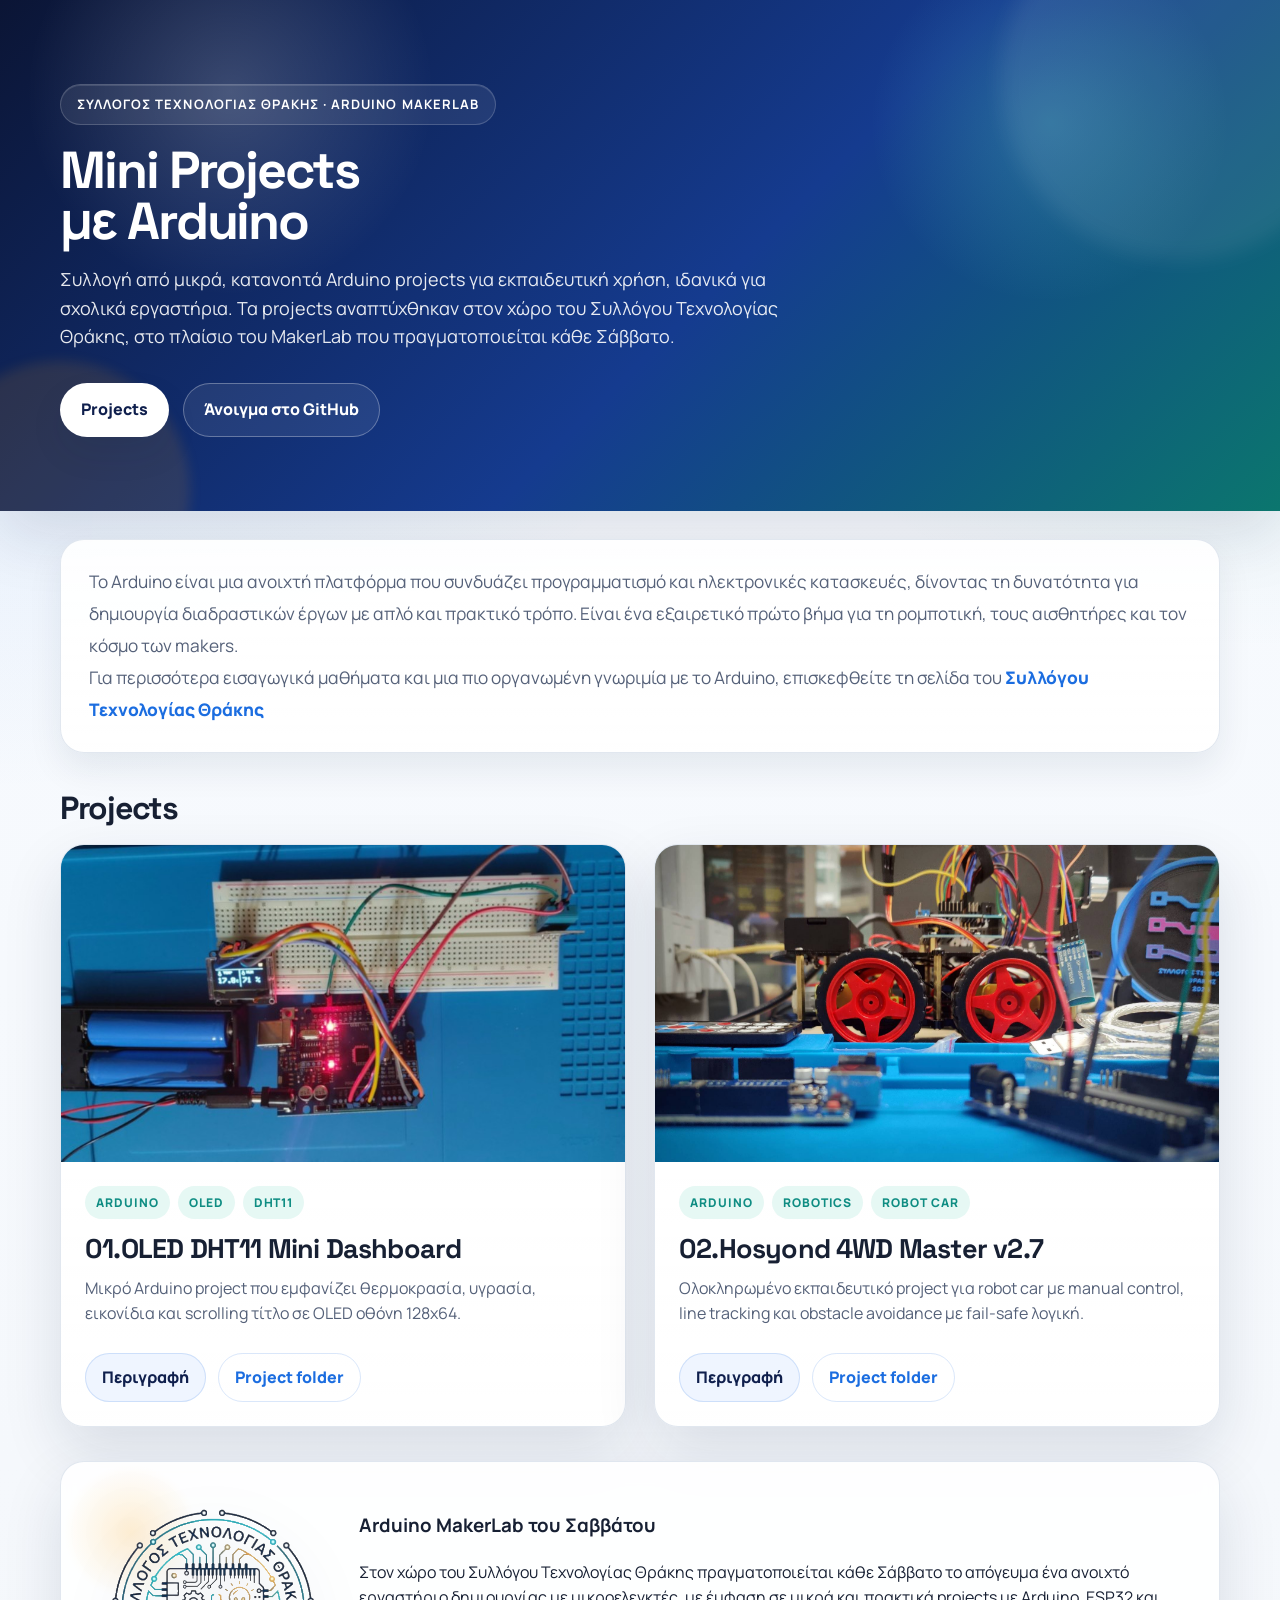
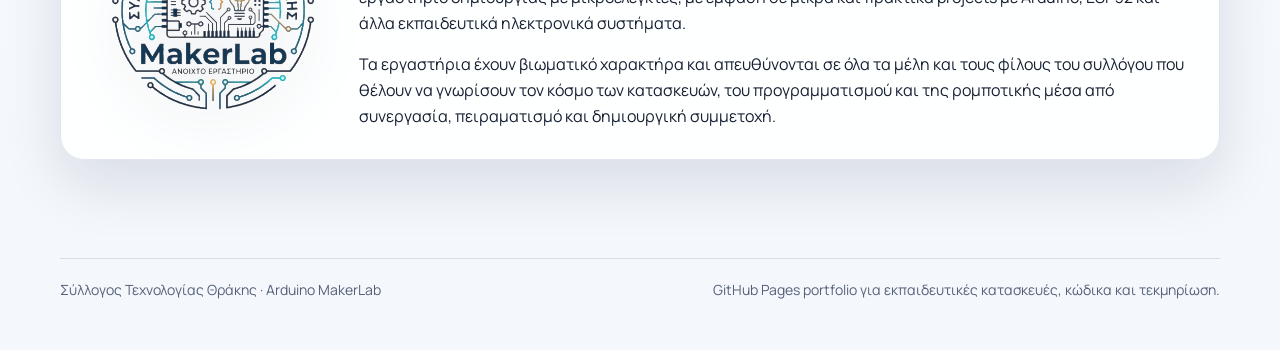
==== docs/index.html @ 2b7dea50 "Add docs portfolio and expand project media" ====
<!DOCTYPE html>
<html lang="el">
<head>
  <meta charset="UTF-8" />
  <meta name="viewport" content="width=device-width, initial-scale=1.0" />
  <title>Arduino Mini Projects | STETH & LabSchool-GR</title>
  <meta name="description" content="Εκπαιδευτικά Arduino και ESP32 projects για σχολικά εργαστήρια, αρχάριους και makers." />
  <link rel="stylesheet" href="assets/style.css" />
</head>
<body>
  <header class="hero">
    <div class="container">
      <div class="eyebrow">Σύλλογος Τεχνολογίας Θράκης · Arduino MakerLab</div>
      <h1>Mini Projects με Arduino</h1>
      <p>
        Συλλογή από μικρά, κατανοητά Arduino projects για εκπαιδευτική χρήση, ιδανικά για σχολικά εργαστήρια.
        Τα projects αναπτύχθηκαν στον χώρο του Συλλόγου Τεχνολογίας Θράκης, στο πλαίσιο του MakerLab που πραγματοποιείται κάθε Σάββατο.
      </p>
      <div class="hero-actions">
        <a class="button button-primary" href="#projects">Projects</a>
        <a class="button button-secondary" href="https://github.com/LabSchool-GR/arduino-mini-projects">Άνοιγμα στο GitHub</a>
      </div>
    </div>
  </header>

  <main>
    <section class="container intro-shell">
      <div class="section-intro intro-panel">
        Το Arduino είναι μια ανοιχτή πλατφόρμα που συνδυάζει προγραμματισμό και ηλεκτρονικές κατασκευές, δίνοντας τη δυνατότητα για δημιουργία διαδραστικών έργων με απλό και πρακτικό τρόπο.
        Είναι ένα εξαιρετικό πρώτο βήμα για τη ρομποτική, τους αισθητήρες και τον κόσμο των makers.
        <br>
        Για περισσότερα εισαγωγικά μαθήματα και μια πιο οργανωμένη γνωριμία με το Arduino, επισκεφθείτε τη σελίδα του
        <a href="https://steth.gr/arduino-lessons/" target="_blank" rel="noopener noreferrer">
          Συλλόγου Τεχνολογίας Θράκης
        </a>
      </div>
    </section>

    <section class="container" id="projects">
      <h2 class="section-title">Projects</h2>
      <div class="grid">
        <article class="card">
          <div class="card-media">
            <img src="assets/oled-dht11-preview.jpg" alt="OLED DHT11 Mini Dashboard" />
          </div>
          <div class="card-body">
            <div class="tag-row">
              <span class="tag">Arduino</span>
              <span class="tag">OLED</span>
              <span class="tag">DHT11</span>
            </div>
            <h2>01.OLED DHT11 Mini Dashboard</h2>
            <p>
              Μικρό Arduino project που εμφανίζει θερμοκρασία, υγρασία,
              εικονίδια και scrolling τίτλο σε OLED οθόνη 128x64.
            </p>
            <div class="card-actions">
              <a href="projects/oled-dht11.html">Περιγραφή</a>
              <a href="https://github.com/LabSchool-GR/arduino-mini-projects/tree/main/01_oled_dht11_dashboard">Project folder</a>
            </div>
          </div>
        </article>

        <article class="card">
          <div class="card-media">
            <img src="assets/robot-car-preview.jpg" alt="Hosyond 4WD Smart Robot Car Kit" />
          </div>
          <div class="card-body">
            <div class="tag-row">
              <span class="tag">Arduino</span>
              <span class="tag">Robotics</span>
              <span class="tag">Robot Car</span>
            </div>
            <h2>02.Hosyond 4WD Master v2.7</h2>
            <p>
              Ολοκληρωμένο εκπαιδευτικό project για robot car με manual control,
              line tracking και obstacle avoidance με fail-safe λογική.
            </p>
            <div class="card-actions">
              <a href="projects/robot-car.html">Περιγραφή</a>
              <a href="https://github.com/LabSchool-GR/arduino-mini-projects/tree/main/02_hosyond_4wd_master">Project folder</a>
            </div>
          </div>
        </article>
      </div>

      <section class="about">
        <div class="about-layout">
          <div class="about-media">
            <img src="assets/makerlab-3.png" alt="Arduino MakerLab λογότυπο" />
          </div>
          <div class="about-copy">
            <h3>Arduino MakerLab του Σαββάτου</h3>
            <p>
              Στον χώρο του Συλλόγου Τεχνολογίας Θράκης πραγματοποιείται κάθε Σάββατο το απόγευμα
              ένα ανοιχτό εργαστήριο δημιουργίας με μικροελεγκτές, με έμφαση σε μικρά και πρακτικά
              projects με Arduino, ESP32 και άλλα εκπαιδευτικά ηλεκτρονικά συστήματα.
            </p>
            <p>
              Τα εργαστήρια έχουν βιωματικό χαρακτήρα και απευθύνονται σε όλα τα μέλη και τους φίλους
              του συλλόγου που θέλουν να γνωρίσουν τον κόσμο των κατασκευών, του προγραμματισμού
              και της ρομποτικής μέσα από συνεργασία, πειραματισμό και δημιουργική συμμετοχή.
            </p>
          </div>
        </div>
      </section>
    </section>
  </main>

  <footer>
    <div class="container footer-box">
      <div>Σύλλογος Τεχνολογίας Θράκης · Arduino MakerLab</div>
      <div>GitHub Pages portfolio για εκπαιδευτικές κατασκευές, κώδικα και τεκμηρίωση.</div>
    </div>
  </footer>
</body>
</html>
---- docs/assets/style.css ----
@import url("https://fonts.googleapis.com/css2?family=Manrope:wght@400;500;700;800&family=Space+Grotesk:wght@500;700&display=swap");

:root {
  --bg: #f4f7fb;
  --surface: rgba(255, 255, 255, 0.9);
  --surface-strong: #ffffff;
  --surface-2: #eaf1f8;
  --text: #172033;
  --muted: #556179;
  --accent: #1b6de0;
  --accent-dark: #0f1f4d;
  --accent-soft: #0f8d83;
  --accent-warm: #f59e0b;
  --border: rgba(120, 146, 184, 0.22);
  --border-strong: rgba(15, 31, 77, 0.12);
  --shadow: 0 24px 60px rgba(18, 35, 68, 0.12);
  --shadow-soft: 0 16px 35px rgba(18, 35, 68, 0.08);
  --radius: 24px;
  --radius-sm: 16px;
  --max: 1160px;
}

* {
  box-sizing: border-box;
}

html {
  scroll-behavior: smooth;
}

body {
  margin: 0;
  font-family: "Manrope", "Segoe UI", sans-serif;
  background: var(--bg);
  color: var(--text);
  line-height: 1.6;
  min-height: 100vh;
  background-image:
    radial-gradient(circle at top left, rgba(27, 109, 224, 0.16), transparent 34%),
    radial-gradient(circle at top right, rgba(15, 141, 131, 0.14), transparent 28%),
    linear-gradient(180deg, #f8fbff 0%, #f4f7fb 100%);
}

a {
  color: var(--accent);
  text-decoration: none;
  transition: color 180ms ease, transform 180ms ease, opacity 180ms ease;
}

a:hover {
  color: var(--accent-dark);
}

img {
  max-width: 100%;
  display: block;
}

.container {
  width: min(100% - 32px, var(--max));
  margin: 0 auto;
}

.hero {
  position: relative;
  overflow: clip;
  background:
    radial-gradient(circle at 18% 18%, rgba(255, 255, 255, 0.18), transparent 18%),
    radial-gradient(circle at 82% 24%, rgba(111, 243, 223, 0.22), transparent 16%),
    linear-gradient(135deg, #0b1535 0%, #153b8f 56%, #0b766e 100%);
  color: #fff;
  padding: 84px 0 74px;
  box-shadow: var(--shadow);
}

.hero::before,
.hero::after {
  content: "";
  position: absolute;
  inset: auto;
  border-radius: 999px;
  pointer-events: none;
}

.hero::before {
  width: 360px;
  height: 360px;
  right: -80px;
  top: -100px;
  background: rgba(255, 255, 255, 0.08);
  filter: blur(10px);
}

.hero::after {
  width: 260px;
  height: 260px;
  left: -70px;
  bottom: -110px;
  background: rgba(245, 158, 11, 0.12);
  filter: blur(6px);
}

.hero .container {
  position: relative;
  z-index: 1;
}

.eyebrow {
  display: inline-block;
  padding: 9px 16px;
  border: 1px solid rgba(255, 255, 255, 0.18);
  border-radius: 999px;
  font-size: 13px;
  font-weight: 700;
  letter-spacing: 0.08em;
  text-transform: uppercase;
  margin-bottom: 20px;
  background: rgba(255, 255, 255, 0.08);
  box-shadow: inset 0 1px 0 rgba(255, 255, 255, 0.12);
}

.hero h1 {
  font-family: "Space Grotesk", "Manrope", sans-serif;
  font-size: clamp(32px, 5.2vw, 52px);
  line-height: 0.98;
  letter-spacing: -0.04em;
  max-width: 10ch;
  margin: 0 0 18px;
}

.hero p {
  font-size: 18px;
  max-width: 760px;
  margin: 0;
  color: rgba(255, 255, 255, 0.9);
}

.hero-actions {
  display: flex;
  flex-wrap: wrap;
  gap: 14px;
  margin-top: 32px;
}

.button {
  display: inline-block;
  padding: 13px 20px;
  border-radius: 999px;
  font-weight: 800;
  border: 1px solid transparent;
  box-shadow: var(--shadow-soft);
}

.button-primary {
  background: #fff;
  color: var(--accent-dark);
}

.button-secondary {
  background: rgba(255, 255, 255, 0.08);
  color: #fff;
  border-color: rgba(255, 255, 255, 0.3);
  box-shadow: none;
}

.button:hover,
.card-actions a:hover,
.page-header .back-link:hover {
  transform: translateY(-1px);
}

main {
  position: relative;
  padding: 46px 0 72px;
}

.section-title {
  margin: 0 0 10px;
  font-family: "Space Grotesk", "Manrope", sans-serif;
  font-size: clamp(24px, 3vw, 32px);
  letter-spacing: -0.04em;
}

.section-intro {
  margin: 0 0 34px;
  color: var(--muted);
  font-size: 1.06rem;
  line-height: 1.85;
  max-width: 860px;
  padding: 22px 24px;
  border-radius: var(--radius);
  background:
    linear-gradient(180deg, rgba(255, 255, 255, 0.76), rgba(255, 255, 255, 0.9));
  border: 1px solid var(--border);
  box-shadow: var(--shadow-soft);
}

.section-intro a {
  font-weight: 800;
}

.intro-shell {
  margin-top: -18px;
  margin-bottom: 30px;
}

.intro-panel {
  max-width: none;
  width: 100%;
  margin-bottom: 0;
  padding: 26px 28px;
  font-size: 1.08rem;
  background:
    linear-gradient(180deg, rgba(255, 255, 255, 0.92), rgba(255, 255, 255, 0.97));
}

.grid {
  display: grid;
  grid-template-columns: repeat(auto-fit, minmax(320px, 1fr));
  gap: 28px;
}

.card {
  position: relative;
  background: linear-gradient(180deg, rgba(255, 255, 255, 0.92), #ffffff);
  border: 1px solid var(--border);
  border-radius: var(--radius);
  overflow: hidden;
  box-shadow: var(--shadow);
  transition: transform 220ms ease, box-shadow 220ms ease, border-color 220ms ease;
}

.card:hover {
  transform: translateY(-6px);
  border-color: rgba(27, 109, 224, 0.24);
  box-shadow: 0 28px 70px rgba(18, 35, 68, 0.16);
}

.card-media {
  aspect-ratio: 16 / 9;
  background:
    linear-gradient(135deg, rgba(27, 109, 224, 0.14), rgba(15, 141, 131, 0.08)),
    var(--surface-2);
  overflow: hidden;
}

.card-media img {
  width: 100%;
  height: 100%;
  object-fit: cover;
  transform: scale(1.01);
}

.card-body {
  padding: 24px;
}

.tag-row {
  display: flex;
  flex-wrap: wrap;
  gap: 8px;
  margin-bottom: 14px;
}

.tag {
  font-size: 12px;
  font-weight: 800;
  letter-spacing: 0.08em;
  text-transform: uppercase;
  color: var(--accent-soft);
  background: #e6f8f4;
  padding: 7px 11px;
  border-radius: 999px;
}

.card h2,
.page-header h1 {
  margin: 0 0 10px;
  line-height: 1.2;
}

.card h2 {
  font-family: "Space Grotesk", "Manrope", sans-serif;
  font-size: clamp(21px, 2.2vw, 27px);
  letter-spacing: -0.03em;
}

.card p,
.lead,
.muted {
  color: var(--muted);
}

.card p {
  margin: 0 0 18px;
}

.card-actions {
  display: flex;
  flex-wrap: wrap;
  gap: 12px;
  padding-top: 8px;
}

.card-actions a {
  display: inline-flex;
  align-items: center;
  justify-content: center;
  min-height: 44px;
  padding: 11px 16px;
  border-radius: 999px;
  font-weight: 800;
  border: 1px solid rgba(27, 109, 224, 0.16);
  background: #eff5ff;
  color: var(--accent-dark);
}

.card-actions a:last-child {
  background: transparent;
  color: var(--accent);
}

.about,
.content-box {
  margin-top: 34px;
  background: var(--surface);
  backdrop-filter: blur(10px);
  border: 1px solid var(--border);
  border-radius: var(--radius);
  padding: 30px;
  box-shadow: var(--shadow);
}

.about {
  position: relative;
  overflow: hidden;
}

.about-layout {
  display: grid;
  grid-template-columns: minmax(180px, 240px) minmax(0, 1fr);
  gap: 28px;
  align-items: center;
}

.about-media {
  display: flex;
  align-items: center;
  justify-content: center;
}

.about-media img {
  width: min(100%, 210px);
  height: auto;
  object-fit: contain;
  filter: drop-shadow(0 18px 30px rgba(15, 31, 77, 0.12));
}

.about-copy {
  position: relative;
  z-index: 1;
}

.about-copy p:last-child {
  margin-bottom: 0;
}

.about::before {
  content: "";
  position: absolute;
  inset: 0 auto auto 0;
  width: 140px;
  height: 140px;
  background: radial-gradient(circle, rgba(245, 158, 11, 0.18), transparent 68%);
  pointer-events: none;
}

.page-header {
  position: relative;
  padding: 42px 34px 28px;
  margin-top: 18px;
  border: 1px solid var(--border);
  border-radius: calc(var(--radius) + 4px);
  background:
    linear-gradient(160deg, rgba(255, 255, 255, 0.95), rgba(240, 247, 255, 0.88)),
    linear-gradient(135deg, rgba(27, 109, 224, 0.1), rgba(15, 141, 131, 0.05));
  box-shadow: var(--shadow);
  overflow: hidden;
}

.page-header::before {
  content: "";
  position: absolute;
  inset: 0 auto auto 0;
  width: 100%;
  height: 6px;
  background: linear-gradient(90deg, var(--accent), var(--accent-soft), var(--accent-warm));
}

.page-header .back-link {
  display: inline-flex;
  align-items: center;
  gap: 8px;
  margin-bottom: 18px;
  font-weight: 800;
  padding: 8px 14px;
  border-radius: 999px;
  background: rgba(27, 109, 224, 0.08);
  color: var(--accent-dark);
}

.page-header h1 {
  font-family: "Space Grotesk", "Manrope", sans-serif;
  font-size: clamp(26px, 4vw, 42px);
  letter-spacing: -0.04em;
  margin-bottom: 14px;
}

.lead {
  font-size: 1.08rem;
  line-height: 1.85;
  margin: 0;
}

.feature-list,
.content-box ul {
  padding-left: 22px;
}

.content-box h2 {
  margin-top: 0;
  margin-bottom: 14px;
  font-family: "Space Grotesk", "Manrope", sans-serif;
  font-size: clamp(22px, 2.8vw, 30px);
  letter-spacing: -0.03em;
}

.content-box h3 {
  display: inline-flex;
  align-items: center;
  margin-top: 26px;
  margin-bottom: 10px;
  padding: 8px 14px;
  border-radius: 999px;
  background: rgba(15, 31, 77, 0.06);
  color: var(--accent-dark);
  font-size: 0.95rem;
  font-weight: 800;
  letter-spacing: 0.01em;
}

.content-box p,
.content-box li {
  color: #2c364a;
}

.content-box li + li {
  margin-top: 6px;
}

.content-box p strong {
  color: var(--accent-dark);
}

.content-box a:not(.back-link) {
  font-weight: 800;
}

.preview-image {
  width: 100%;
  border-radius: 20px;
  box-shadow: var(--shadow);
  border: 1px solid rgba(255, 255, 255, 0.7);
}

.photo-gallery {
  display: grid;
  grid-template-columns: repeat(auto-fit, minmax(140px, 1fr));
  gap: 12px;
  margin-top: 14px;
}

.gallery-image {
  width: 100%;
  aspect-ratio: 4 / 3;
  object-fit: cover;
  border-radius: 16px;
  box-shadow: var(--shadow-soft);
  border: 1px solid rgba(255, 255, 255, 0.72);
  background: var(--surface-2);
}

.two-col {
  display: grid;
  grid-template-columns: minmax(0, 1.15fr) minmax(300px, 0.85fr);
  gap: 28px;
  align-items: start;
}

.two-col > .content-box:last-child {
  position: sticky;
  top: 24px;
  background:
    linear-gradient(180deg, rgba(255, 255, 255, 0.94), rgba(242, 249, 255, 0.92));
}

.two-col > .content-box:last-child h2 {
  margin-bottom: 18px;
}

.page-actions {
  display: flex;
  flex-wrap: wrap;
  gap: 14px;
  margin-top: 24px;
}

.page-action {
  display: inline-flex;
  align-items: center;
  justify-content: center;
  min-height: 50px;
  padding: 12px 18px;
  border-radius: 999px;
  font-weight: 800;
  border: 1px solid transparent;
  box-shadow: var(--shadow-soft);
}

.page-action-primary {
  background: linear-gradient(135deg, var(--accent-dark), var(--accent));
  color: #ffffff;
}

.page-action-primary:hover {
  color: #ffffff;
}

.page-action-secondary {
  background: rgba(27, 109, 224, 0.08);
  color: var(--accent-dark);
  border-color: rgba(27, 109, 224, 0.14);
}

code {
  background: #edf3fb;
  color: var(--accent-dark);
  padding: 3px 7px;
  border-radius: 8px;
  font-size: 0.95em;
}

footer {
  padding: 26px 0 48px;
  color: var(--muted);
  font-size: 14px;
}

.footer-box {
  display: flex;
  flex-wrap: wrap;
  justify-content: space-between;
  gap: 10px 18px;
  border-top: 1px solid var(--border-strong);
  padding-top: 20px;
}

@media (max-width: 820px) {
  .two-col {
    grid-template-columns: 1fr;
  }

  .two-col > .content-box:last-child {
    position: static;
  }

  .about-layout {
    grid-template-columns: 1fr;
    align-items: start;
  }

  .about-media {
    justify-content: flex-start;
  }
}

@media (max-width: 640px) {
  .hero {
    padding: 64px 0 52px;
  }

  .hero h1 {
    max-width: 100%;
  }

  .page-header {
    padding: 34px 22px 24px;
  }

  .card-body,
  .about,
  .content-box {
    padding: 20px;
  }

  .section-intro {
    padding: 18px;
  }

  .intro-shell {
    margin-top: -10px;
  }

  .card-actions,
  .footer-box {
    flex-direction: column;
    align-items: flex-start;
  }

  .page-actions {
    flex-direction: column;
  }
}
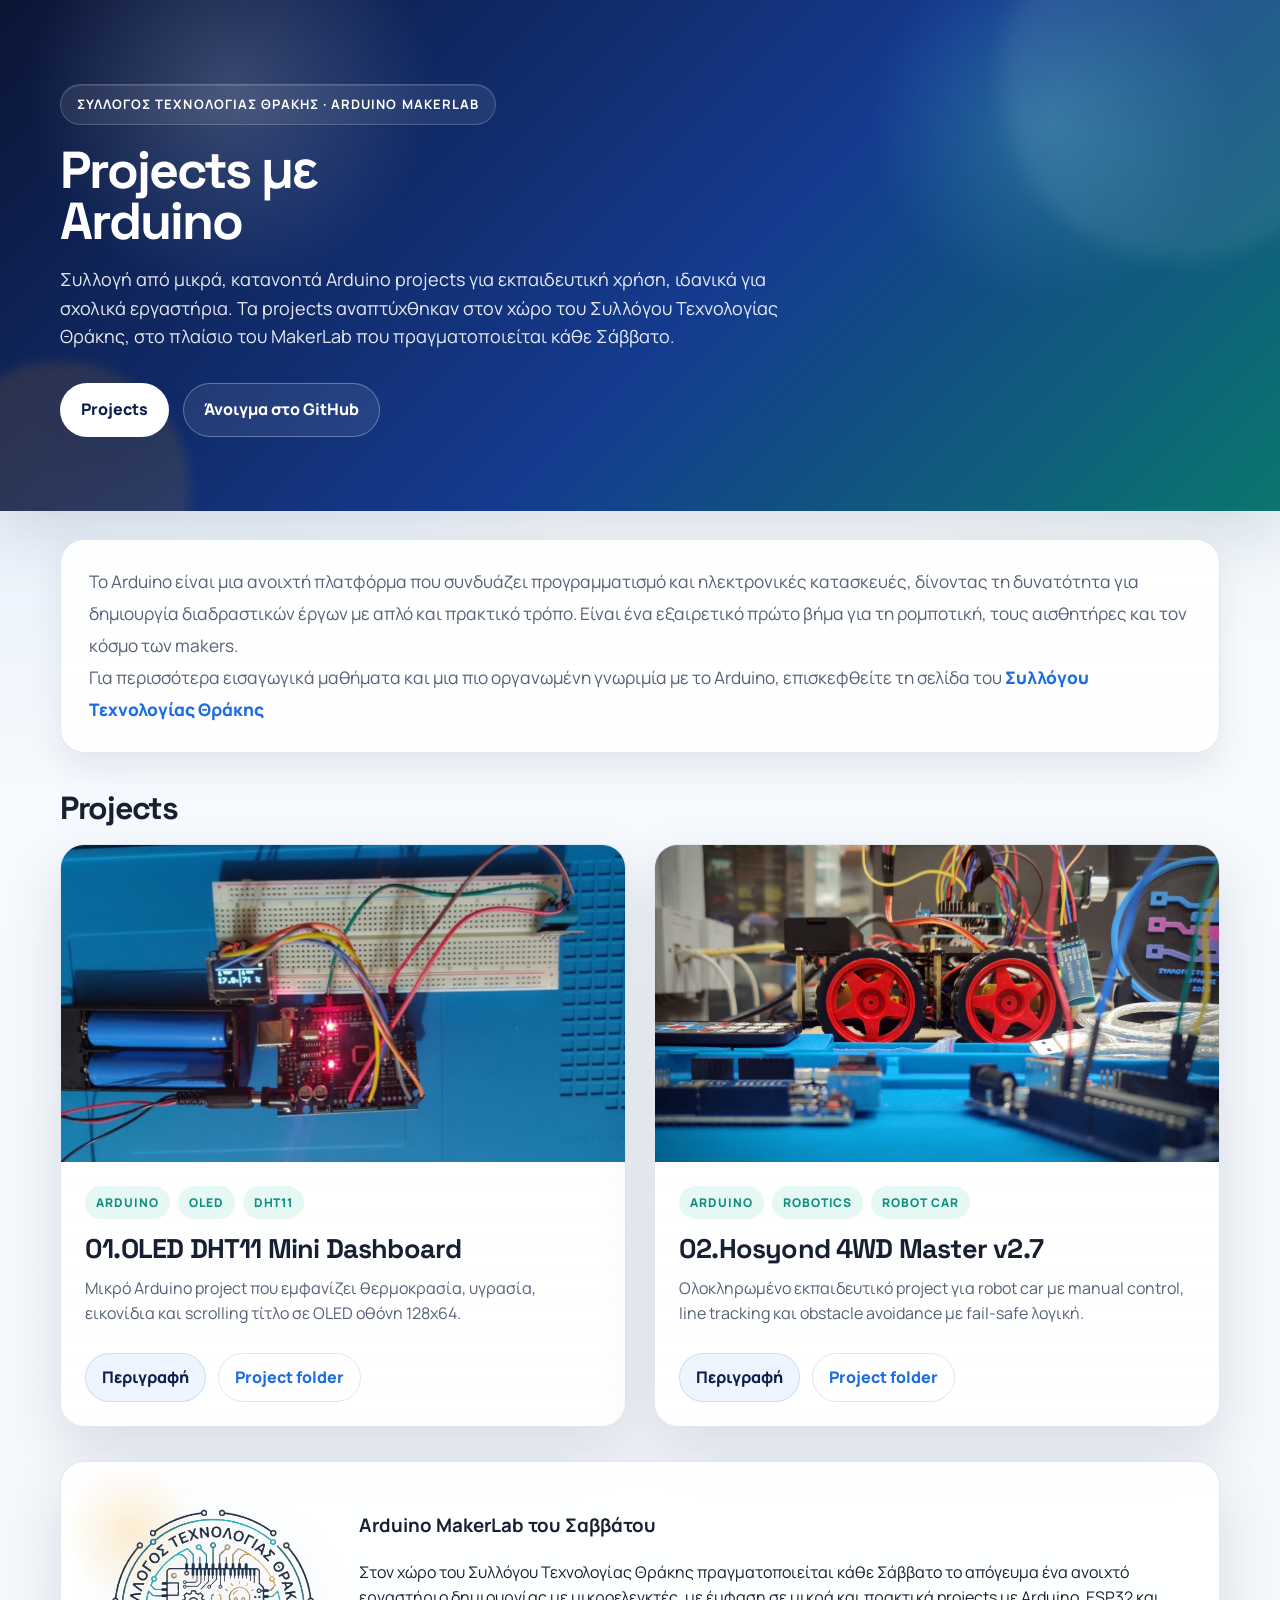
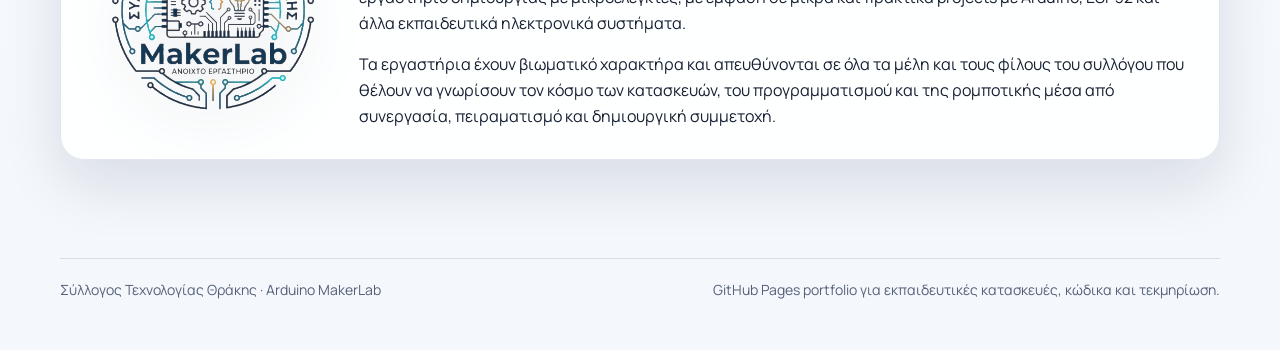
==== commit 32c20d5f: "Add social sharing metadata for docs pages" ====
--- a/docs/index.html
+++ b/docs/index.html
@@ -3,15 +3,28 @@
 <head>
   <meta charset="UTF-8" />
   <meta name="viewport" content="width=device-width, initial-scale=1.0" />
-  <title>Arduino Mini Projects | STETH & LabSchool-GR</title>
+  <title>Mini Arduino Mini Projects | STETH & LabSchool-GR</title>
   <meta name="description" content="Εκπαιδευτικά Arduino και ESP32 projects για σχολικά εργαστήρια, αρχάριους και makers." />
+  <link rel="canonical" href="https://labschool-gr.github.io/arduino-mini-projects/" />
+  <meta property="og:locale" content="el_GR" />
+  <meta property="og:type" content="website" />
+  <meta property="og:site_name" content="Arduino Mini Projects" />
+  <meta property="og:title" content="Mini Arduino Mini Projects | STETH & LabSchool-GR" />
+  <meta property="og:description" content="Εκπαιδευτικά Arduino και ESP32 projects για σχολικά εργαστήρια, αρχάριους και makers." />
+  <meta property="og:url" content="https://labschool-gr.github.io/arduino-mini-projects/" />
+  <meta property="og:image" content="https://labschool-gr.github.io/arduino-mini-projects/assets/makerlab-3.png" />
+  <meta property="og:image:alt" content="Λογότυπο Arduino MakerLab του Συλλόγου Τεχνολογίας Θράκης" />
+  <meta name="twitter:card" content="summary_large_image" />
+  <meta name="twitter:title" content="Mini Arduino Mini Projects | STETH & LabSchool-GR" />
+  <meta name="twitter:description" content="Εκπαιδευτικά Arduino και ESP32 projects για σχολικά εργαστήρια, αρχάριους και makers." />
+  <meta name="twitter:image" content="https://labschool-gr.github.io/arduino-mini-projects/assets/makerlab-3.png" />
   <link rel="stylesheet" href="assets/style.css" />
 </head>
 <body>
   <header class="hero">
     <div class="container">
       <div class="eyebrow">Σύλλογος Τεχνολογίας Θράκης · Arduino MakerLab</div>
-      <h1>Mini Projects με Arduino</h1>
+      <h1>Projects με Arduino</h1>
       <p>
         Συλλογή από μικρά, κατανοητά Arduino projects για εκπαιδευτική χρήση, ιδανικά για σχολικά εργαστήρια.
         Τα projects αναπτύχθηκαν στον χώρο του Συλλόγου Τεχνολογίας Θράκης, στο πλαίσιο του MakerLab που πραγματοποιείται κάθε Σάββατο.
